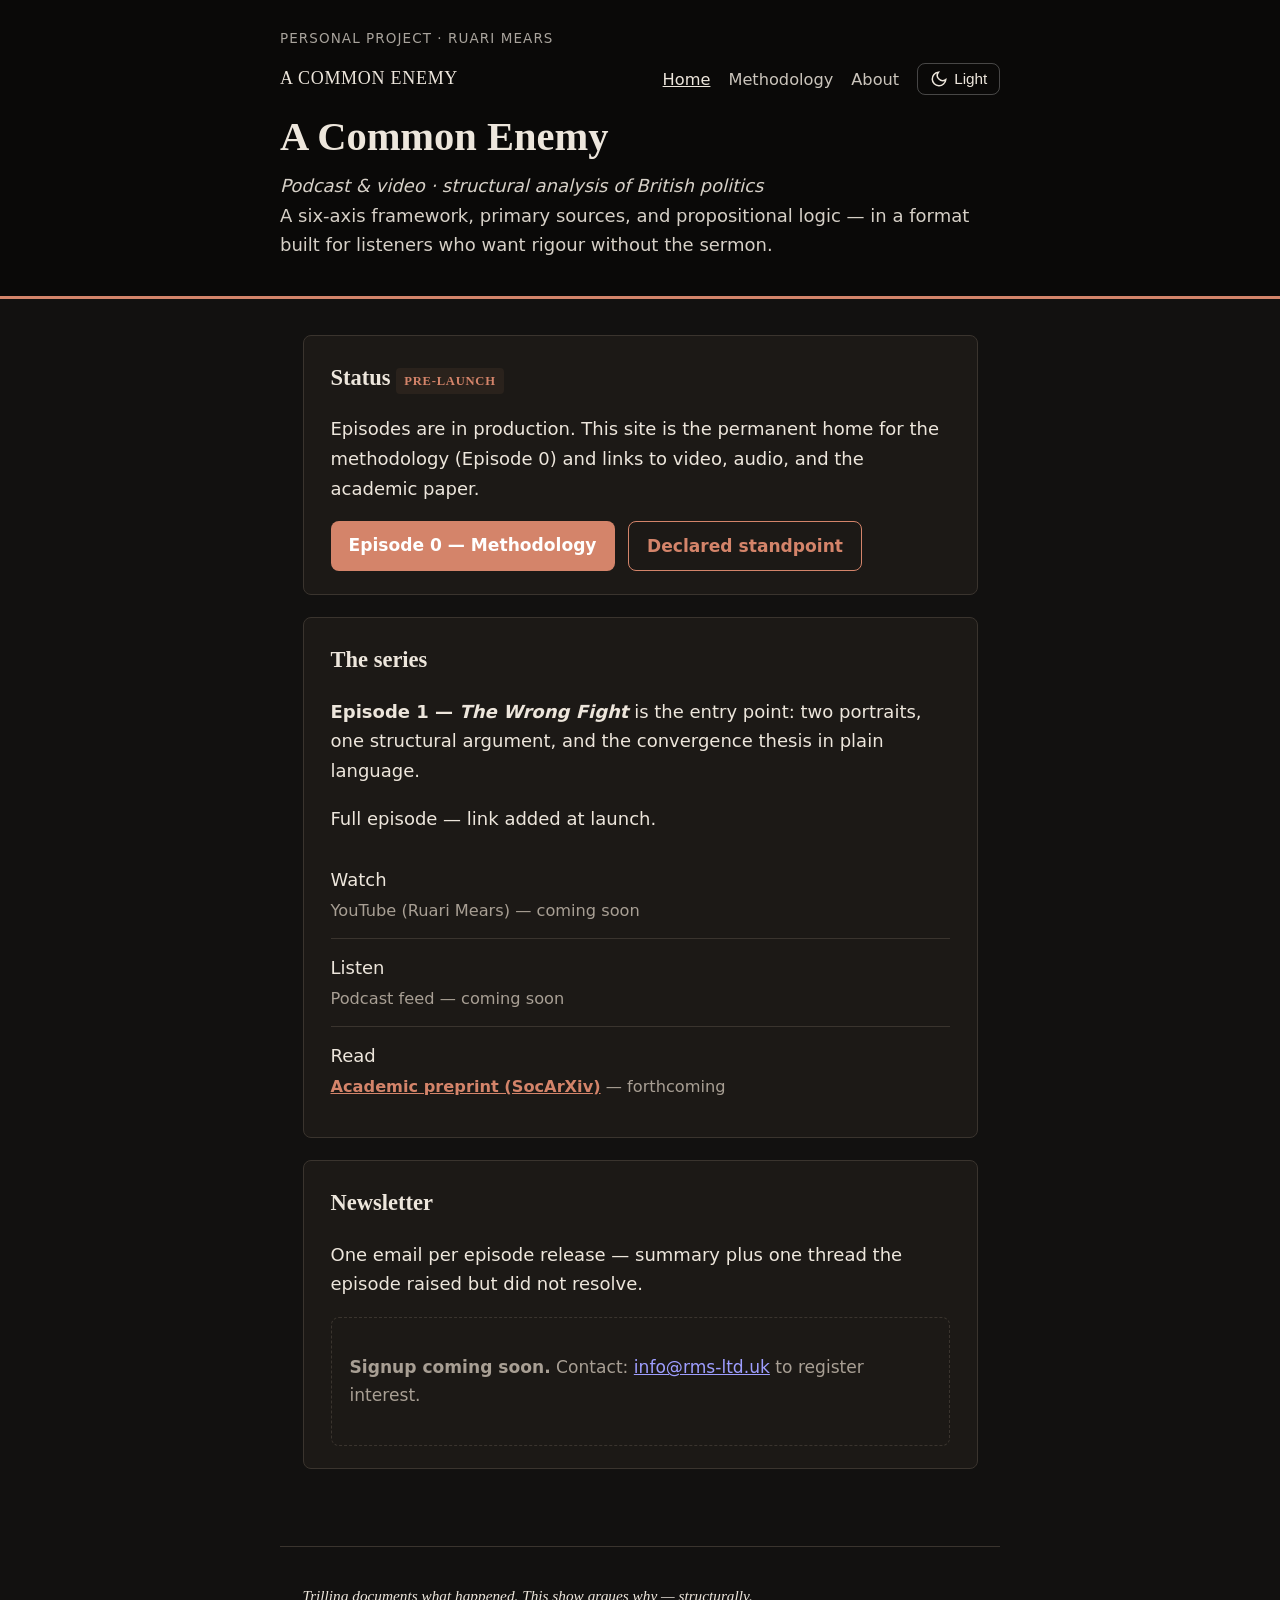
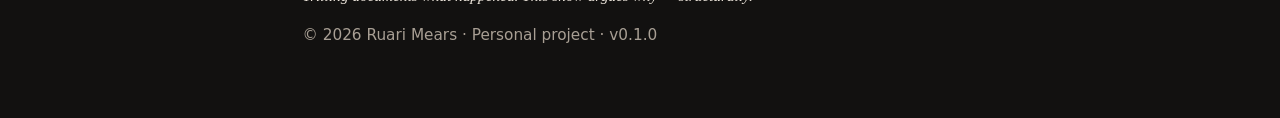
==== index.html @ 15274ac7 "Initial scaffold: Phase 1 landing site for A Common Enemy. Hub, methodology (Ep 0 segments), about, " ====
<!DOCTYPE html>
<html lang="en-GB">
<head>
  <meta charset="utf-8">
  <script>
    (function () {
      var k = 'ace-theme', t = 'dark';
      try { var s = localStorage.getItem(k); if (s === 'light' || s === 'dark') t = s; } catch (e) {}
      document.documentElement.setAttribute('data-theme', t);
    })();
  </script>
  <meta name="viewport" content="width=device-width, initial-scale=1">
  <title>A Common Enemy — structural analysis of British politics</title>
  <meta name="description" content="A Common Enemy: podcast and video series on structural convergence in British politics — by Ruari Mears. Methodology, episodes, and academic work.">
  <link rel="canonical" href="https://earlution.github.io/common-enemy-web/">
  <meta property="og:title" content="A Common Enemy">
  <meta property="og:description" content="Structural analysis of British politics — podcast and video by Ruari Mears.">
  <meta property="og:type" content="website">
  <meta property="og:url" content="https://earlution.github.io/common-enemy-web/">
  <meta name="theme-color" content="#121110">
  <link rel="icon" href="assets/favicon.svg" type="image/svg+xml">
  <link rel="stylesheet" href="styles.css">
</head>
<body>
  <a class="skip-link" href="#main">Skip to content</a>

  <header class="site-header">
    <p class="eyebrow">Personal project · Ruari Mears</p>
    <div class="header-bar">
      <p class="site-brand"><a href="index.html">A Common Enemy</a></p>
      <div class="header-actions">
        <nav class="site-nav" aria-label="Site">
          <ul>
            <li><a href="index.html" aria-current="page">Home</a></li>
            <li><a href="methodology.html">Methodology</a></li>
            <li><a href="about.html">About</a></li>
          </ul>
        </nav>
        <button type="button" class="theme-toggle" id="theme-toggle" aria-pressed="true">
          <svg class="theme-icon theme-icon-light" xmlns="http://www.w3.org/2000/svg" width="18" height="18" viewBox="0 0 24 24" fill="none" stroke="currentColor" stroke-width="2" aria-hidden="true"><circle cx="12" cy="12" r="4"/><path d="M12 2v2M12 20v2M4.93 4.93l1.41 1.41M17.66 17.66l1.41 1.41M2 12h2M20 12h2M4.93 19.07l1.41-1.41M17.66 6.34l1.41-1.41"/></svg>
          <svg class="theme-icon theme-icon-dark" xmlns="http://www.w3.org/2000/svg" width="18" height="18" viewBox="0 0 24 24" fill="none" stroke="currentColor" stroke-width="2" aria-hidden="true"><path d="M21 12.79A9 9 0 1 1 11.21 3 7 7 0 0 0 21 12.79z"/></svg>
          <span class="theme-toggle-label">Light</span>
        </button>
      </div>
    </div>
    <h1>A Common Enemy</h1>
    <p class="subtitle">Podcast &amp; video · structural analysis of British politics</p>
    <p class="lede">A six-axis framework, primary sources, and propositional logic — in a format built for listeners who want rigour without the sermon.</p>
  </header>

  <main id="main">
    <section class="panel" aria-labelledby="status-heading">
      <h2 id="status-heading">Status <span class="status-badge">Pre-launch</span></h2>
      <p>Episodes are in production. This site is the permanent home for the methodology (Episode&nbsp;0) and links to video, audio, and the academic paper.</p>
      <div class="cta-row">
        <a class="btn btn-primary" href="methodology.html">Episode 0 — Methodology</a>
        <a class="btn btn-secondary" href="about.html">Declared standpoint</a>
      </div>
    </section>

    <section class="panel" aria-labelledby="series-heading">
      <h2 id="series-heading">The series</h2>
      <p><strong>Episode 1 — <em>The Wrong Fight</em></strong> is the entry point: two portraits, one structural argument, and the convergence thesis in plain language.</p>
      <p class="pending">Full episode — link added at launch.</p>
      <ul class="link-list">
        <li>
          <span>Watch</span>
          <span class="meta">YouTube (Ruari Mears) — coming soon</span>
        </li>
        <li>
          <span>Listen</span>
          <span class="meta">Podcast feed — coming soon</span>
        </li>
        <li>
          <span>Read</span>
          <span class="meta"><a href="#paper" id="paper-link">Academic preprint (SocArXiv)</a> — forthcoming</span>
        </li>
      </ul>
    </section>

    <section class="panel" aria-labelledby="newsletter-heading">
      <h2 id="newsletter-heading">Newsletter</h2>
      <p>One email per episode release — summary plus one thread the episode raised but did not resolve.</p>
      <div class="newsletter-placeholder" id="newsletter">
        <!-- Replace with Buttondown / Substack / Mailchimp embed when provider is chosen -->
        <p><strong>Signup coming soon.</strong> Contact: <a href="mailto:info@rms-ltd.uk">info@rms-ltd.uk</a> to register interest.</p>
      </div>
    </section>
  </main>

  <footer class="site-footer">
    <p class="tagline">Trilling documents what happened. This show argues why — structurally.</p>
    <p>© <span id="year"></span> Ruari Mears · Personal project · <span id="site-version"></span></p>
  </footer>

  <script src="assets/theme.js"></script>
  <script src="assets/site.js"></script>
</body>
</html>
---- styles.css ----
/* A Common Enemy — editorial landing site */

:root {
  --radius: 8px;
  --max: 40rem;
  font-size: 112.5%;
}

html[data-theme="light"] {
  color-scheme: light;
  --bg: #f5f0e8;
  --surface: #fffcf7;
  --ink: #1a1814;
  --muted: #5c5348;
  --accent: #8b3a2a;
  --accent-soft: #ede0d4;
  --border: #d9cfc0;
  --focus: #6b2919;
  --header-bg: #1a1814;
  --header-fg: #f5f0e8;
}

html[data-theme="dark"] {
  color-scheme: dark;
  --bg: #121110;
  --surface: #1c1916;
  --ink: #ede6dc;
  --muted: #a89f94;
  --accent: #d4846a;
  --accent-soft: #2a221c;
  --border: #3a342e;
  --focus: #e8a88a;
  --header-bg: #0a0908;
  --header-fg: #ede6dc;
}

*, *::before, *::after { box-sizing: border-box; }

html { scroll-behavior: smooth; }

body {
  margin: 0;
  font-family: "Segoe UI", system-ui, -apple-system, sans-serif;
  line-height: 1.65;
  color: var(--ink);
  background: var(--bg);
  min-height: 100vh;
}

.skip-link {
  position: absolute;
  left: -9999px;
  top: 0;
  padding: 0.5rem 1rem;
  background: var(--header-bg);
  color: var(--header-fg);
  z-index: 100;
}
.skip-link:focus { left: 0; }

.site-header {
  background: var(--header-bg);
  color: var(--header-fg);
  padding: 1.5rem 1.25rem 2rem;
  border-bottom: 3px solid var(--accent);
}

.header-bar {
  display: flex;
  flex-wrap: wrap;
  align-items: center;
  justify-content: space-between;
  gap: 1rem;
  max-width: var(--max);
  margin: 0 auto 1rem;
}

.site-brand {
  margin: 0;
  font-family: Georgia, "Times New Roman", serif;
  font-size: 1rem;
  font-weight: 400;
  letter-spacing: 0.04em;
  text-transform: uppercase;
}
.site-brand a { color: inherit; text-decoration: none; }

.header-actions {
  display: flex;
  align-items: center;
  gap: 1rem;
}

.site-nav ul {
  display: flex;
  flex-wrap: wrap;
  gap: 0.5rem 1rem;
  list-style: none;
  margin: 0;
  padding: 0;
}
.site-nav a {
  color: var(--header-fg);
  text-decoration: none;
  opacity: 0.85;
  font-size: 0.9rem;
}
.site-nav a:hover,
.site-nav a[aria-current="page"] { opacity: 1; text-decoration: underline; }

.theme-toggle {
  display: inline-flex;
  align-items: center;
  gap: 0.35rem;
  padding: 0.35rem 0.65rem;
  border: 1px solid rgba(255,255,255,0.25);
  border-radius: var(--radius);
  background: transparent;
  color: var(--header-fg);
  cursor: pointer;
  font-size: 0.85rem;
}
.theme-toggle .theme-icon-light { display: none; }
html[data-theme="dark"] .theme-toggle .theme-icon-dark { display: inline; }
html[data-theme="dark"] .theme-toggle .theme-icon-light { display: none; }
html[data-theme="light"] .theme-toggle .theme-icon-dark { display: none; }
html[data-theme="light"] .theme-toggle .theme-icon-light { display: inline; }

.eyebrow {
  max-width: var(--max);
  margin: 0 auto 0.75rem;
  font-size: 0.75rem;
  letter-spacing: 0.08em;
  text-transform: uppercase;
  opacity: 0.7;
}

.site-header h1 {
  max-width: var(--max);
  margin: 0 auto 0.5rem;
  font-family: Georgia, "Times New Roman", serif;
  font-size: clamp(1.75rem, 5vw, 2.25rem);
  font-weight: 700;
  line-height: 1.2;
}

.lede, .subtitle {
  max-width: var(--max);
  margin: 0 auto;
  opacity: 0.9;
}
.subtitle { font-style: italic; margin-top: 0.25rem; }

main {
  max-width: var(--max);
  margin: 0 auto;
  padding: 2rem 1.25rem 3rem;
}

.panel {
  background: var(--surface);
  border: 1px solid var(--border);
  border-radius: var(--radius);
  padding: 1.25rem 1.5rem;
  margin-bottom: 1.25rem;
}

.panel h2 {
  margin-top: 0;
  font-family: Georgia, "Times New Roman", serif;
  font-size: 1.25rem;
}

.panel h3 { font-size: 1rem; margin-bottom: 0.35rem; }

.status-badge {
  display: inline-block;
  font-size: 0.7rem;
  letter-spacing: 0.06em;
  text-transform: uppercase;
  padding: 0.15rem 0.45rem;
  border-radius: 4px;
  background: var(--accent-soft);
  color: var(--accent);
  font-weight: 600;
}

.link-list {
  list-style: none;
  margin: 0;
  padding: 0;
}
.link-list li {
  padding: 0.75rem 0;
  border-bottom: 1px solid var(--border);
}
.link-list li:last-child { border-bottom: none; }
.link-list a { color: var(--accent); font-weight: 600; }
.link-list .meta { display: block; font-size: 0.9rem; color: var(--muted); margin-top: 0.2rem; }

.segment-list { list-style: none; margin: 0; padding: 0; }
.segment-list li {
  padding: 1rem 0;
  border-bottom: 1px solid var(--border);
}
.segment-list li:last-child { border-bottom: none; }
.segment-id {
  font-size: 0.75rem;
  letter-spacing: 0.06em;
  text-transform: uppercase;
  color: var(--muted);
}
.segment-list h3 { margin: 0.15rem 0 0.35rem; font-family: Georgia, serif; font-size: 1.05rem; }
.segment-list .pending { color: var(--muted); font-size: 0.9rem; font-style: italic; }

.cta-row {
  display: flex;
  flex-wrap: wrap;
  gap: 0.75rem;
  margin-top: 1rem;
}
.btn {
  display: inline-block;
  padding: 0.55rem 1rem;
  border-radius: var(--radius);
  text-decoration: none;
  font-weight: 600;
  font-size: 0.95rem;
}
.btn-primary { background: var(--accent); color: #fff; }
.btn-secondary {
  background: transparent;
  color: var(--accent);
  border: 1px solid var(--accent);
}

.newsletter-placeholder {
  padding: 1rem;
  border: 1px dashed var(--border);
  border-radius: var(--radius);
  color: var(--muted);
  font-size: 0.95rem;
}

.site-footer {
  max-width: var(--max);
  margin: 0 auto;
  padding: 2rem 1.25rem 3rem;
  border-top: 1px solid var(--border);
  color: var(--muted);
  font-size: 0.85rem;
}
.site-footer .tagline {
  font-family: Georgia, serif;
  font-style: italic;
  color: var(--ink);
  margin: 0 0 0.5rem;
}

a:focus-visible, button:focus-visible {
  outline: 2px solid var(--focus);
  outline-offset: 2px;
}

@media (max-width: 520px) {
  .header-bar { flex-direction: column; align-items: flex-start; }
}
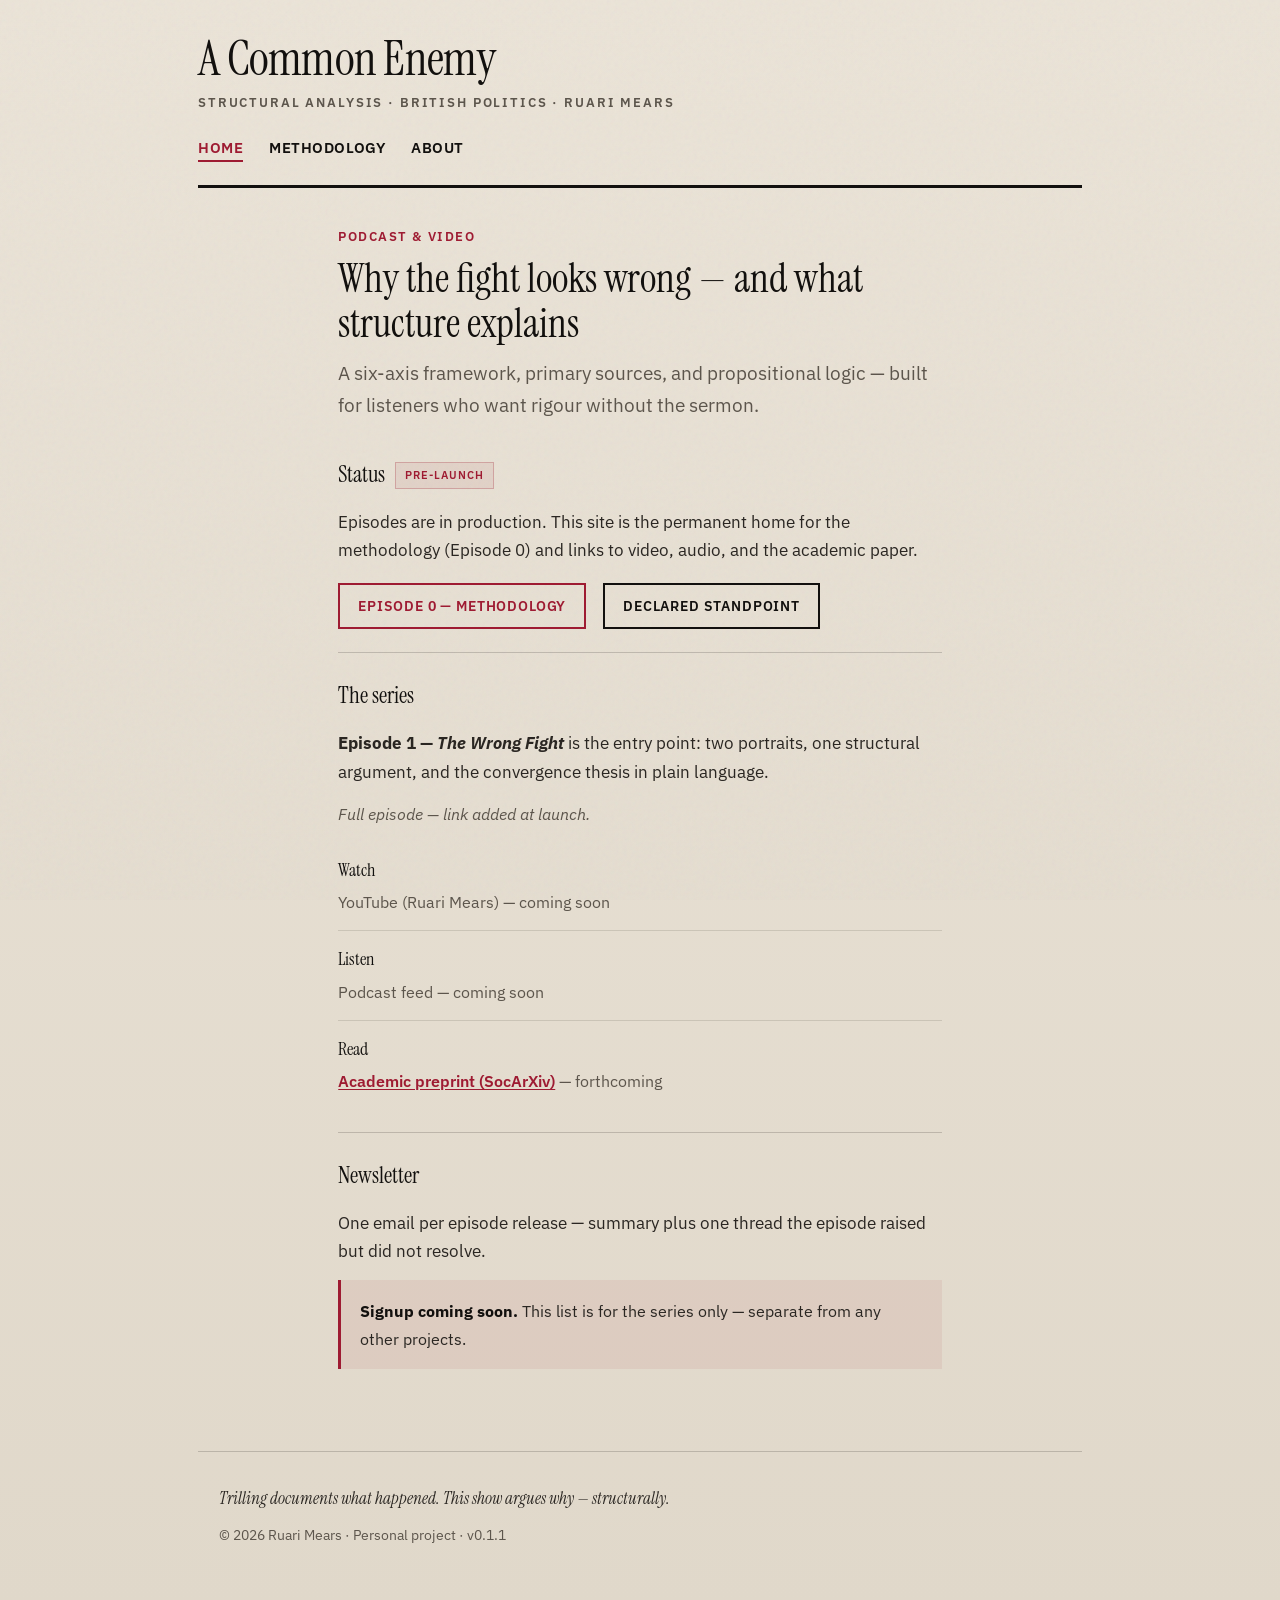
==== commit 489d75f3: "Rebrand: editorial identity distinct from RMS / AI Dev Kit. Newsprint palette, Instrument Serif mast" ====
--- a/index.html
+++ b/index.html
@@ -2,13 +2,6 @@
 <html lang="en-GB">
 <head>
   <meta charset="utf-8">
-  <script>
-    (function () {
-      var k = 'ace-theme', t = 'dark';
-      try { var s = localStorage.getItem(k); if (s === 'light' || s === 'dark') t = s; } catch (e) {}
-      document.documentElement.setAttribute('data-theme', t);
-    })();
-  </script>
   <meta name="viewport" content="width=device-width, initial-scale=1">
   <title>A Common Enemy — structural analysis of British politics</title>
   <meta name="description" content="A Common Enemy: podcast and video series on structural convergence in British politics — by Ruari Mears. Methodology, episodes, and academic work.">
@@ -17,83 +10,78 @@
   <meta property="og:description" content="Structural analysis of British politics — podcast and video by Ruari Mears.">
   <meta property="og:type" content="website">
   <meta property="og:url" content="https://earlution.github.io/common-enemy-web/">
-  <meta name="theme-color" content="#121110">
+  <meta name="theme-color" content="#ebe4d8">
   <link rel="icon" href="assets/favicon.svg" type="image/svg+xml">
   <link rel="stylesheet" href="styles.css">
 </head>
 <body>
   <a class="skip-link" href="#main">Skip to content</a>
 
-  <header class="site-header">
-    <p class="eyebrow">Personal project · Ruari Mears</p>
-    <div class="header-bar">
-      <p class="site-brand"><a href="index.html">A Common Enemy</a></p>
-      <div class="header-actions">
-        <nav class="site-nav" aria-label="Site">
-          <ul>
-            <li><a href="index.html" aria-current="page">Home</a></li>
-            <li><a href="methodology.html">Methodology</a></li>
-            <li><a href="about.html">About</a></li>
-          </ul>
-        </nav>
-        <button type="button" class="theme-toggle" id="theme-toggle" aria-pressed="true">
-          <svg class="theme-icon theme-icon-light" xmlns="http://www.w3.org/2000/svg" width="18" height="18" viewBox="0 0 24 24" fill="none" stroke="currentColor" stroke-width="2" aria-hidden="true"><circle cx="12" cy="12" r="4"/><path d="M12 2v2M12 20v2M4.93 4.93l1.41 1.41M17.66 17.66l1.41 1.41M2 12h2M20 12h2M4.93 19.07l1.41-1.41M17.66 6.34l1.41-1.41"/></svg>
-          <svg class="theme-icon theme-icon-dark" xmlns="http://www.w3.org/2000/svg" width="18" height="18" viewBox="0 0 24 24" fill="none" stroke="currentColor" stroke-width="2" aria-hidden="true"><path d="M21 12.79A9 9 0 1 1 11.21 3 7 7 0 0 0 21 12.79z"/></svg>
-          <span class="theme-toggle-label">Light</span>
-        </button>
-      </div>
+  <header class="masthead">
+    <div class="masthead-inner">
+      <a class="series-title" href="index.html">A Common Enemy</a>
+      <p class="series-tag">Structural analysis · British politics · Ruari Mears</p>
+      <nav class="site-nav" aria-label="Site">
+        <ul>
+          <li><a href="index.html" aria-current="page">Home</a></li>
+          <li><a href="methodology.html">Methodology</a></li>
+          <li><a href="about.html">About</a></li>
+        </ul>
+      </nav>
     </div>
-    <h1>A Common Enemy</h1>
-    <p class="subtitle">Podcast &amp; video · structural analysis of British politics</p>
-    <p class="lede">A six-axis framework, primary sources, and propositional logic — in a format built for listeners who want rigour without the sermon.</p>
+    <hr class="masthead-rule" aria-hidden="true">
   </header>
 
-  <main id="main">
-    <section class="panel" aria-labelledby="status-heading">
+  <article class="page" id="main">
+    <header class="page-header">
+      <p class="kicker">Podcast &amp; video</p>
+      <h1>Why the fight looks wrong — and what structure explains</h1>
+      <p class="lede">A six-axis framework, primary sources, and propositional logic — built for listeners who want rigour without the sermon.</p>
+    </header>
+
+    <section class="section" aria-labelledby="status-heading">
       <h2 id="status-heading">Status <span class="status-badge">Pre-launch</span></h2>
       <p>Episodes are in production. This site is the permanent home for the methodology (Episode&nbsp;0) and links to video, audio, and the academic paper.</p>
-      <div class="cta-row">
-        <a class="btn btn-primary" href="methodology.html">Episode 0 — Methodology</a>
-        <a class="btn btn-secondary" href="about.html">Declared standpoint</a>
+      <div class="link-row">
+        <a class="btn btn-accent" href="methodology.html">Episode 0 — Methodology</a>
+        <a class="btn" href="about.html">Declared standpoint</a>
       </div>
     </section>
 
-    <section class="panel" aria-labelledby="series-heading">
+    <section class="section" aria-labelledby="series-heading">
       <h2 id="series-heading">The series</h2>
       <p><strong>Episode 1 — <em>The Wrong Fight</em></strong> is the entry point: two portraits, one structural argument, and the convergence thesis in plain language.</p>
       <p class="pending">Full episode — link added at launch.</p>
       <ul class="link-list">
         <li>
-          <span>Watch</span>
+          <span class="label">Watch</span>
           <span class="meta">YouTube (Ruari Mears) — coming soon</span>
         </li>
         <li>
-          <span>Listen</span>
+          <span class="label">Listen</span>
           <span class="meta">Podcast feed — coming soon</span>
         </li>
         <li>
-          <span>Read</span>
+          <span class="label">Read</span>
           <span class="meta"><a href="#paper" id="paper-link">Academic preprint (SocArXiv)</a> — forthcoming</span>
         </li>
       </ul>
     </section>
 
-    <section class="panel" aria-labelledby="newsletter-heading">
+    <section class="section" aria-labelledby="newsletter-heading">
       <h2 id="newsletter-heading">Newsletter</h2>
       <p>One email per episode release — summary plus one thread the episode raised but did not resolve.</p>
-      <div class="newsletter-placeholder" id="newsletter">
-        <!-- Replace with Buttondown / Substack / Mailchimp embed when provider is chosen -->
-        <p><strong>Signup coming soon.</strong> Contact: <a href="mailto:info@rms-ltd.uk">info@rms-ltd.uk</a> to register interest.</p>
+      <div class="note-box" id="newsletter">
+        <p><strong>Signup coming soon.</strong> This list is for the series only — separate from any other projects.</p>
       </div>
     </section>
-  </main>
+  </article>
 
   <footer class="site-footer">
     <p class="tagline">Trilling documents what happened. This show argues why — structurally.</p>
     <p>© <span id="year"></span> Ruari Mears · Personal project · <span id="site-version"></span></p>
   </footer>
 
-  <script src="assets/theme.js"></script>
   <script src="assets/site.js"></script>
 </body>
 </html>
--- a/styles.css
+++ b/styles.css
@@ -1,50 +1,50 @@
-/* A Common Enemy — editorial landing site */
+/* A Common Enemy — editorial broadcast identity (distinct from RMS / AI Dev Kit) */
+
+@import url("https://fonts.googleapis.com/css2?family=Instrument+Serif:ital@0;1&family=IBM+Plex+Sans:ital,wght@0,400;0,500;0,600;1,400&display=swap");
 
 :root {
-  --radius: 8px;
-  --max: 40rem;
-  font-size: 112.5%;
-}
-
-html[data-theme="light"] {
+  --paper: #ebe4d8;
+  --paper-deep: #e0d8ca;
+  --ink: #12100e;
+  --ink-soft: #2a2622;
+  --muted: #5c554c;
+  --rule: #12100e;
+  --accent: #9e1b32;
+  --accent-hover: #7a1528;
+  --wash: rgba(158, 27, 50, 0.07);
+  --max: 38rem;
+  --wide: 52rem;
+  --serif: "Instrument Serif", Georgia, "Times New Roman", serif;
+  --sans: "IBM Plex Sans", "Helvetica Neue", sans-serif;
+  font-size: 106.25%;
+}
+
+*, *::before, *::after { box-sizing: border-box; }
+
+html {
+  scroll-behavior: smooth;
   color-scheme: light;
-  --bg: #f5f0e8;
-  --surface: #fffcf7;
-  --ink: #1a1814;
-  --muted: #5c5348;
-  --accent: #8b3a2a;
-  --accent-soft: #ede0d4;
-  --border: #d9cfc0;
-  --focus: #6b2919;
-  --header-bg: #1a1814;
-  --header-fg: #f5f0e8;
-}
-
-html[data-theme="dark"] {
-  color-scheme: dark;
-  --bg: #121110;
-  --surface: #1c1916;
-  --ink: #ede6dc;
-  --muted: #a89f94;
-  --accent: #d4846a;
-  --accent-soft: #2a221c;
-  --border: #3a342e;
-  --focus: #e8a88a;
-  --header-bg: #0a0908;
-  --header-fg: #ede6dc;
-}
-
-*, *::before, *::after { box-sizing: border-box; }
-
-html { scroll-behavior: smooth; }
+}
 
 body {
   margin: 0;
-  font-family: "Segoe UI", system-ui, -apple-system, sans-serif;
-  line-height: 1.65;
-  color: var(--ink);
-  background: var(--bg);
+  font-family: var(--sans);
+  line-height: 1.68;
+  color: var(--ink-soft);
+  background-color: var(--paper);
+  background-image:
+    linear-gradient(180deg, var(--paper) 0%, var(--paper-deep) 100%);
   min-height: 100vh;
+}
+
+body::before {
+  content: "";
+  position: fixed;
+  inset: 0;
+  pointer-events: none;
+  opacity: 0.045;
+  background-image: url("data:image/svg+xml,%3Csvg viewBox='0 0 256 256' xmlns='http://www.w3.org/2000/svg'%3E%3Cfilter id='n'%3E%3CfeTurbulence type='fractalNoise' baseFrequency='0.85' numOctaves='4' stitchTiles='stitch'/%3E%3C/filter%3E%3Crect width='100%25' height='100%25' filter='url(%23n)'/%3E%3C/svg%3E");
+  z-index: 0;
 }
 
 .skip-link {
@@ -52,137 +52,212 @@
   left: -9999px;
   top: 0;
   padding: 0.5rem 1rem;
-  background: var(--header-bg);
-  color: var(--header-fg);
+  background: var(--ink);
+  color: var(--paper);
   z-index: 100;
+  font-weight: 600;
 }
 .skip-link:focus { left: 0; }
 
-.site-header {
-  background: var(--header-bg);
-  color: var(--header-fg);
-  padding: 1.5rem 1.25rem 2rem;
-  border-bottom: 3px solid var(--accent);
-}
-
-.header-bar {
-  display: flex;
-  flex-wrap: wrap;
-  align-items: center;
-  justify-content: space-between;
-  gap: 1rem;
-  max-width: var(--max);
-  margin: 0 auto 1rem;
-}
-
-.site-brand {
-  margin: 0;
-  font-family: Georgia, "Times New Roman", serif;
-  font-size: 1rem;
+.masthead {
+  position: relative;
+  z-index: 1;
+  padding: 2rem 1.25rem 0;
+  animation: rise 0.7s ease both;
+}
+
+.masthead-inner {
+  max-width: var(--wide);
+  margin: 0 auto;
+  display: grid;
+  gap: 0.35rem;
+}
+
+.series-title {
+  margin: 0;
+  font-family: var(--serif);
+  font-size: clamp(2rem, 6vw, 2.85rem);
   font-weight: 400;
-  letter-spacing: 0.04em;
-  text-transform: uppercase;
-}
-.site-brand a { color: inherit; text-decoration: none; }
-
-.header-actions {
-  display: flex;
-  align-items: center;
-  gap: 1rem;
+  line-height: 1.05;
+  letter-spacing: -0.015em;
+  color: var(--ink);
+  text-decoration: none;
+  width: fit-content;
+}
+
+.series-title:hover { color: var(--accent); }
+
+.series-tag {
+  margin: 0;
+  font-size: 0.78rem;
+  font-weight: 600;
+  letter-spacing: 0.14em;
+  text-transform: uppercase;
+  color: var(--muted);
+}
+
+.site-nav {
+  margin-top: 0.85rem;
 }
 
 .site-nav ul {
   display: flex;
   flex-wrap: wrap;
-  gap: 0.5rem 1rem;
+  gap: 0.35rem 1.5rem;
   list-style: none;
   margin: 0;
   padding: 0;
 }
+
 .site-nav a {
-  color: var(--header-fg);
+  color: var(--ink);
   text-decoration: none;
-  opacity: 0.85;
-  font-size: 0.9rem;
-}
+  font-size: 0.88rem;
+  font-weight: 600;
+  letter-spacing: 0.04em;
+  text-transform: uppercase;
+  padding-bottom: 0.15rem;
+  border-bottom: 2px solid transparent;
+  transition: border-color 0.15s ease, color 0.15s ease;
+}
+
 .site-nav a:hover,
-.site-nav a[aria-current="page"] { opacity: 1; text-decoration: underline; }
-
-.theme-toggle {
-  display: inline-flex;
-  align-items: center;
-  gap: 0.35rem;
-  padding: 0.35rem 0.65rem;
-  border: 1px solid rgba(255,255,255,0.25);
-  border-radius: var(--radius);
-  background: transparent;
-  color: var(--header-fg);
-  cursor: pointer;
-  font-size: 0.85rem;
-}
-.theme-toggle .theme-icon-light { display: none; }
-html[data-theme="dark"] .theme-toggle .theme-icon-dark { display: inline; }
-html[data-theme="dark"] .theme-toggle .theme-icon-light { display: none; }
-html[data-theme="light"] .theme-toggle .theme-icon-dark { display: none; }
-html[data-theme="light"] .theme-toggle .theme-icon-light { display: inline; }
-
-.eyebrow {
-  max-width: var(--max);
-  margin: 0 auto 0.75rem;
-  font-size: 0.75rem;
-  letter-spacing: 0.08em;
-  text-transform: uppercase;
-  opacity: 0.7;
-}
-
-.site-header h1 {
-  max-width: var(--max);
-  margin: 0 auto 0.5rem;
-  font-family: Georgia, "Times New Roman", serif;
-  font-size: clamp(1.75rem, 5vw, 2.25rem);
-  font-weight: 700;
-  line-height: 1.2;
-}
-
-.lede, .subtitle {
+.site-nav a[aria-current="page"] {
+  color: var(--accent);
+  border-bottom-color: var(--accent);
+}
+
+.masthead-rule {
+  max-width: var(--wide);
+  margin: 1.35rem auto 0;
+  border: none;
+  border-top: 3px solid var(--rule);
+}
+
+.masthead-rule::after {
+  content: "";
+  display: block;
+  width: 4.5rem;
+  height: 3px;
+  background: var(--accent);
+  margin-top: -3px;
+}
+
+.page {
+  position: relative;
+  z-index: 1;
   max-width: var(--max);
   margin: 0 auto;
-  opacity: 0.9;
-}
-.subtitle { font-style: italic; margin-top: 0.25rem; }
-
-main {
-  max-width: var(--max);
-  margin: 0 auto;
-  padding: 2rem 1.25rem 3rem;
-}
-
-.panel {
-  background: var(--surface);
-  border: 1px solid var(--border);
-  border-radius: var(--radius);
-  padding: 1.25rem 1.5rem;
-  margin-bottom: 1.25rem;
-}
-
-.panel h2 {
-  margin-top: 0;
-  font-family: Georgia, "Times New Roman", serif;
-  font-size: 1.25rem;
-}
-
-.panel h3 { font-size: 1rem; margin-bottom: 0.35rem; }
+  padding: 2.25rem 1.25rem 3.5rem;
+  animation: rise 0.7s 0.08s ease both;
+}
+
+.page-header {
+  margin-bottom: 2rem;
+}
+
+.kicker {
+  margin: 0 0 0.5rem;
+  font-size: 0.75rem;
+  font-weight: 600;
+  letter-spacing: 0.12em;
+  text-transform: uppercase;
+  color: var(--accent);
+}
+
+.page-header h1 {
+  margin: 0 0 0.65rem;
+  font-family: var(--serif);
+  font-size: clamp(1.85rem, 5vw, 2.35rem);
+  font-weight: 400;
+  line-height: 1.12;
+  color: var(--ink);
+}
+
+.lede {
+  margin: 0;
+  font-size: 1.12rem;
+  color: var(--muted);
+  max-width: 34em;
+}
+
+.section {
+  padding: 1.35rem 0;
+  border-top: 1px solid rgba(18, 16, 14, 0.18);
+}
+
+.section:first-of-type { border-top: none; padding-top: 0; }
+
+.section h2 {
+  margin: 0 0 0.85rem;
+  font-family: var(--serif);
+  font-size: 1.35rem;
+  font-weight: 400;
+  color: var(--ink);
+}
+
+.section h3 {
+  margin: 0 0 0.35rem;
+  font-family: var(--serif);
+  font-size: 1.08rem;
+  font-weight: 400;
+  color: var(--ink);
+}
+
+.section p { margin: 0 0 0.85rem; }
+.section p:last-child { margin-bottom: 0; }
 
 .status-badge {
   display: inline-block;
-  font-size: 0.7rem;
+  margin-left: 0.35rem;
+  font-family: var(--sans);
+  font-size: 0.62rem;
+  font-weight: 600;
+  letter-spacing: 0.1em;
+  text-transform: uppercase;
+  padding: 0.2rem 0.5rem;
+  vertical-align: middle;
+  background: var(--wash);
+  color: var(--accent);
+  border: 1px solid rgba(158, 27, 50, 0.25);
+}
+
+.link-row {
+  display: flex;
+  flex-wrap: wrap;
+  gap: 0.65rem 1rem;
+  margin-top: 1.1rem;
+}
+
+.btn {
+  display: inline-block;
+  padding: 0.55rem 1.05rem;
+  font-family: var(--sans);
+  font-size: 0.82rem;
+  font-weight: 600;
   letter-spacing: 0.06em;
   text-transform: uppercase;
-  padding: 0.15rem 0.45rem;
-  border-radius: 4px;
-  background: var(--accent-soft);
-  color: var(--accent);
-  font-weight: 600;
+  text-decoration: none;
+  border: 2px solid var(--ink);
+  color: var(--ink);
+  background: transparent;
+  transition: background 0.15s ease, color 0.15s ease, border-color 0.15s ease;
+}
+
+.btn:hover {
+  background: var(--ink);
+  color: var(--paper);
+}
+
+.btn-accent {
+  border-color: var(--accent);
+  color: var(--accent);
+}
+
+.btn-accent:hover {
+  background: var(--accent);
+  border-color: var(--accent);
+  color: var(--paper);
 }
 
 .link-list {
@@ -190,78 +265,129 @@
   margin: 0;
   padding: 0;
 }
+
 .link-list li {
-  padding: 0.75rem 0;
-  border-bottom: 1px solid var(--border);
-}
+  padding: 0.85rem 0;
+  border-bottom: 1px solid rgba(18, 16, 14, 0.12);
+}
+
 .link-list li:last-child { border-bottom: none; }
-.link-list a { color: var(--accent); font-weight: 600; }
-.link-list .meta { display: block; font-size: 0.9rem; color: var(--muted); margin-top: 0.2rem; }
-
-.segment-list { list-style: none; margin: 0; padding: 0; }
+
+.link-list .label {
+  display: block;
+  font-family: var(--serif);
+  font-size: 1.05rem;
+  color: var(--ink);
+}
+
+.link-list .meta {
+  display: block;
+  margin-top: 0.2rem;
+  font-size: 0.92rem;
+  color: var(--muted);
+}
+
+.link-list a {
+  color: var(--accent);
+  font-weight: 600;
+  text-decoration: underline;
+  text-underline-offset: 0.15em;
+}
+
+.link-list a:hover { color: var(--accent-hover); }
+
+.segment-list {
+  list-style: none;
+  margin: 0;
+  padding: 0;
+}
+
 .segment-list li {
-  padding: 1rem 0;
-  border-bottom: 1px solid var(--border);
-}
+  padding: 1.1rem 0;
+  border-bottom: 1px solid rgba(18, 16, 14, 0.12);
+}
+
 .segment-list li:last-child { border-bottom: none; }
+
 .segment-id {
-  font-size: 0.75rem;
-  letter-spacing: 0.06em;
-  text-transform: uppercase;
-  color: var(--muted);
-}
-.segment-list h3 { margin: 0.15rem 0 0.35rem; font-family: Georgia, serif; font-size: 1.05rem; }
-.segment-list .pending { color: var(--muted); font-size: 0.9rem; font-style: italic; }
-
-.cta-row {
-  display: flex;
-  flex-wrap: wrap;
-  gap: 0.75rem;
-  margin-top: 1rem;
-}
-.btn {
-  display: inline-block;
-  padding: 0.55rem 1rem;
-  border-radius: var(--radius);
-  text-decoration: none;
-  font-weight: 600;
+  font-size: 0.72rem;
+  font-weight: 600;
+  letter-spacing: 0.1em;
+  text-transform: uppercase;
+  color: var(--muted);
+}
+
+.segment-list p {
+  margin: 0.35rem 0 0;
   font-size: 0.95rem;
 }
-.btn-primary { background: var(--accent); color: #fff; }
-.btn-secondary {
-  background: transparent;
-  color: var(--accent);
-  border: 1px solid var(--accent);
-}
-
-.newsletter-placeholder {
-  padding: 1rem;
-  border: 1px dashed var(--border);
-  border-radius: var(--radius);
-  color: var(--muted);
+
+.pending {
+  color: var(--muted);
+  font-style: italic;
+  font-size: 0.92rem;
+}
+
+.note-box {
+  margin-top: 0.75rem;
+  padding: 1rem 1.1rem;
+  border-left: 3px solid var(--accent);
+  background: var(--wash);
   font-size: 0.95rem;
 }
 
+.note-box strong { color: var(--ink); }
+
 .site-footer {
-  max-width: var(--max);
+  position: relative;
+  z-index: 1;
+  max-width: var(--wide);
   margin: 0 auto;
-  padding: 2rem 1.25rem 3rem;
-  border-top: 1px solid var(--border);
-  color: var(--muted);
+  padding: 1.5rem 1.25rem 3rem;
+  border-top: 1px solid rgba(18, 16, 14, 0.18);
   font-size: 0.85rem;
-}
-.site-footer .tagline {
-  font-family: Georgia, serif;
+  color: var(--muted);
+}
+
+.site-footer p { margin: 0.35rem 0; }
+
+.tagline {
+  font-family: var(--serif);
+  font-size: 1rem;
   font-style: italic;
-  color: var(--ink);
-  margin: 0 0 0.5rem;
-}
-
-a:focus-visible, button:focus-visible {
-  outline: 2px solid var(--focus);
-  outline-offset: 2px;
+  color: var(--ink-soft);
+  margin-bottom: 0.65rem !important;
+}
+
+a { color: var(--accent); }
+a:hover { color: var(--accent-hover); }
+
+a:focus-visible {
+  outline: 2px solid var(--accent);
+  outline-offset: 3px;
+}
+
+@keyframes rise {
+  from {
+    opacity: 0;
+    transform: translateY(10px);
+  }
+  to {
+    opacity: 1;
+    transform: translateY(0);
+  }
 }
 
 @media (max-width: 520px) {
-  .header-bar { flex-direction: column; align-items: flex-start; }
-}
+  .masthead { padding-top: 1.5rem; }
+  .link-row { flex-direction: column; }
+  .btn { text-align: center; }
+}
+
+@media (prefers-reduced-motion: reduce) {
+  *, *::before, *::after {
+    animation-duration: 0.01ms !important;
+    animation-iteration-count: 1 !important;
+    transition-duration: 0.01ms !important;
+  }
+}
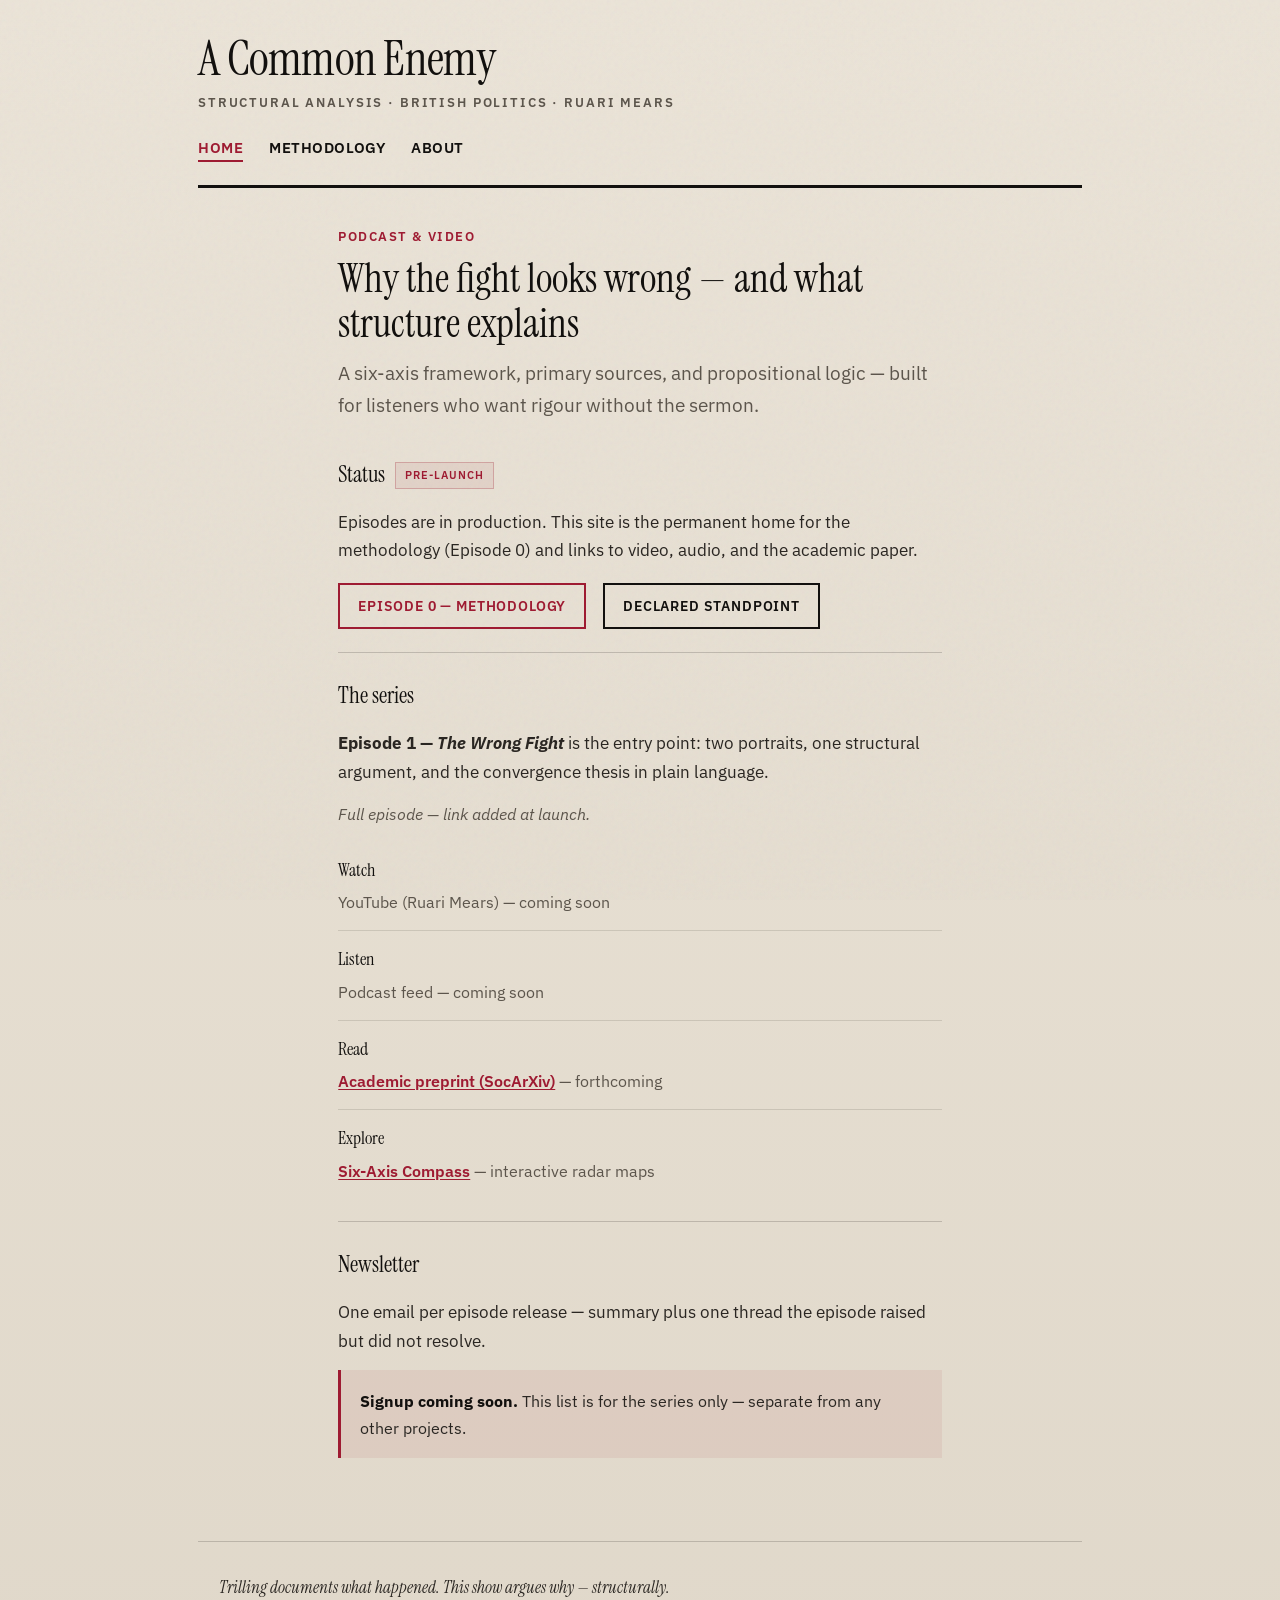
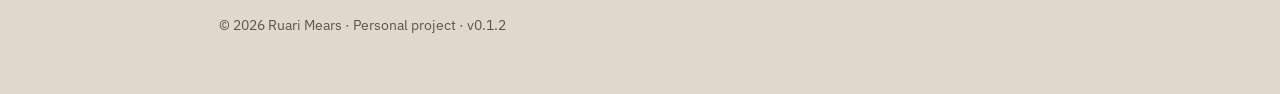
==== commit 60b2a9bd: "Add Six-Axis Compass links on home and methodology pages. Co-authored-by: Cursor <cursoragent@cursor" ====
--- a/index.html
+++ b/index.html
@@ -65,6 +65,10 @@
           <span class="label">Read</span>
           <span class="meta"><a href="#paper" id="paper-link">Academic preprint (SocArXiv)</a> — forthcoming</span>
         </li>
+        <li>
+          <span class="label">Explore</span>
+          <span class="meta"><a href="https://earlution.github.io/6-axis-compass/" rel="noopener noreferrer">Six-Axis Compass</a> — interactive radar maps</span>
+        </li>
       </ul>
     </section>
 
